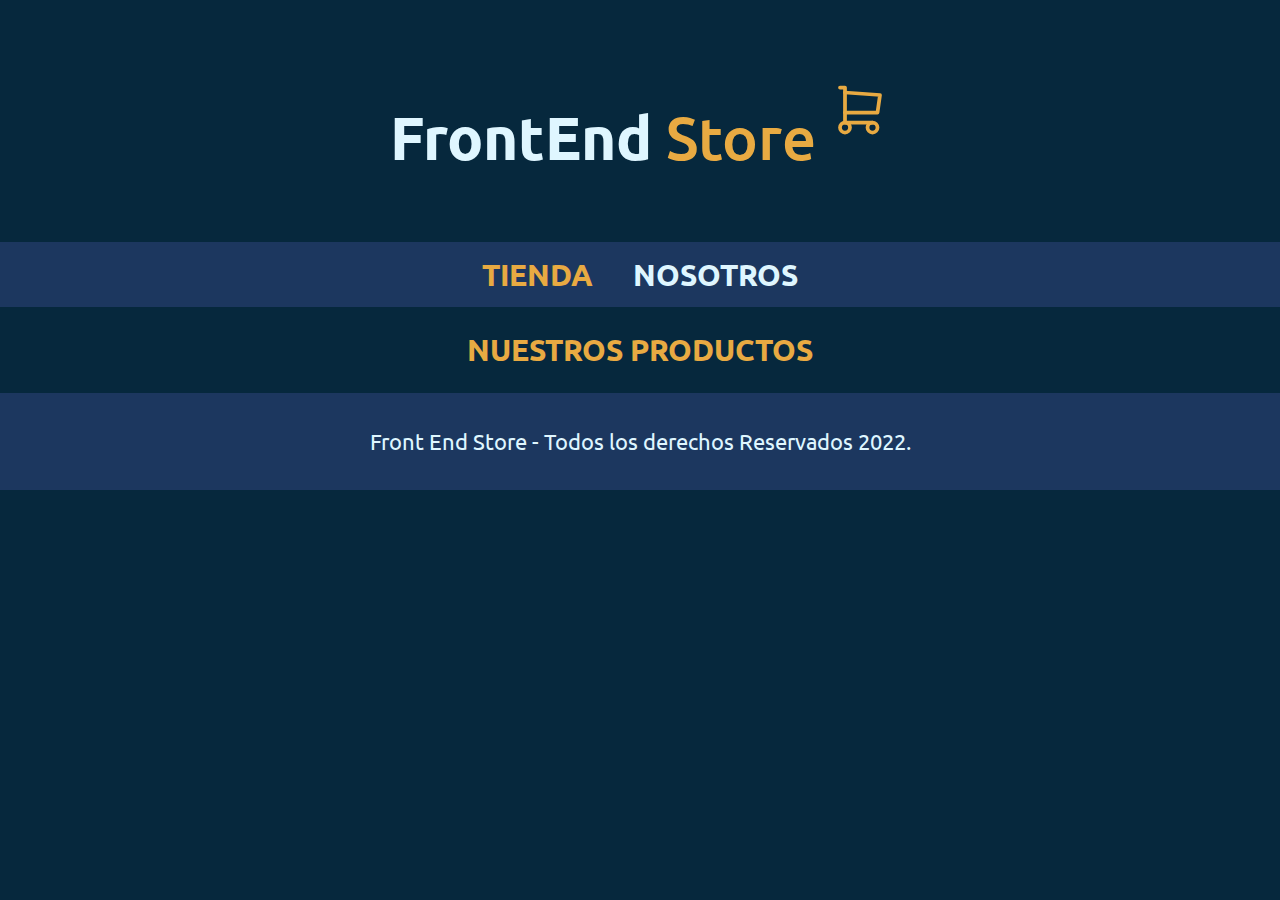
==== index.html @ 334f1333 "Estructura base y estilos." ====
<!DOCTYPE html>
<html lang="es">
<head>
    <meta charset="UTF-8">
    <meta http-equiv="X-UA-Compatible" content="IE=edge">
    <meta name="viewport" content="width=device-width, initial-scale=1.0">
    <!-- Fichero de estandarización para navegadores -->
    <link rel="stylesheet" href="css/normalize.css">
    <!-- Fuentes del proyecto -->
    <link rel="preconnect" href="https://fonts.googleapis.com">
    <link rel="preconnect" href="https://fonts.gstatic.com" crossorigin>
    <link href="https://fonts.googleapis.com/css2?family=Ubuntu:wght@300;400;700&display=swap" rel="stylesheet">
    <!-- Hoja de estilos propia-->
    <link rel="stylesheet" href="css/styles.css">
    <title>FrontEnd Store</title>
</head>
<body>

    <!-- CABECERA -->
    <header class="header">
        <a href="index.html">
            <h1 class="header__h1">FrontEnd
                <span class="span__h1">Store
                    <svg xmlns="http://www.w3.org/2000/svg" class="icon icon-tabler icon-tabler-shopping-cart" width="100" height="100" viewBox="0 0 24 24" stroke-width="1.5" stroke="#E8AA42" fill="none" stroke-linecap="round" stroke-linejoin="round">
                        <path stroke="none" d="M0 0h24v24H0z" fill="none"/>
                        <circle cx="6" cy="19" r="2" />
                        <circle cx="17" cy="19" r="2" />
                        <path d="M17 17h-11v-14h-2" />
                        <path d="M6 5l14 1l-1 7h-13" />
                      </svg>
                </span>
            </h1>   
        </a>
    </header>
    <!-- FIN DEL HEADER-->

    <!-- BARRA DE NAVEGACIÓN -->
    <nav class="navegacion">
        <a class="navegacion__enlace navegacion__enlace--activo" href="index.html">Tienda</a>
        <a class="navegacion__enlace" href="nosotros.html">Nosotros</a>
    </nav>
    <!-- FIN DE LA BARRA DE NAVEGACIÓN -->

    <!-- CLASE PRINCIPAL -->
    <main class="contenedor">
        <h1 class="contenedor__h1">Nuestros productos</h1>

    </main>
    <!-- FIN CLASE PRINCIPAL -->

    <!-- PIÉ DE PÁGINA -->
    <footer class="footer">
        <p class="footer__p">Front End Store - Todos los derechos Reservados 2022.</p>
    </footer>
    <!-- FIN PIÉ DE PÁGINA -->

</body>
</html>
---- css/styles.css ----
:root {
    /** Variables de estilos generales */
    --fuente: 'Ubuntu', sans-serif;
    --blanco: #FFFFFF;
    --fondo: #06283D;
    --fondo-menus: #1c375f;
    --fondo-fuente: #DFF6FF;
    --fondo-span: #E8AA42;
}

/** GLOBALES DOCUMENTO HTML */

/** Estilos generales en el documento html */
html {
    /** Tamaño de la fuente en el documento */
    /** Esto iguala 1rem = 10px; */
    font-size: 62.5%;
    /** Definimos modelo de cajas */
    box-sizing: border-box;
    /** Color de la fuente para todo el documento */
    color: var(--fondo-fuente);
}

/** Selecciona todos los elementos del HTML */
*,*:before, *:after{ box-sizing: inherit; }

/** Estilos generales en el body */
body {
    /** Estilos de fondo */
    background: var(--fondo); 
    background-repeat: no-repeat;
    background-size: cover;
    /** Fuentes */
    font-family: var(--fuente);
    font-size: 1.6rem;
    line-height: 1.5; /** Interlineado */
}

/** Estilos para todos los párrafos */
p { font-size: 1.8rem; }

/** Estilos para todos los enlaces */
a { text-decoration: none; }

/** Estilo para todos los encabezados */
h1, h2, h3 { text-align: center; }

/** Esilos para los h1 */
h1 {
    font-size: 6rem;
    color: var(--fondo-fuente);
}

/** Estilos para los h2 */
h2 { font-size: 3.2rem; }

/** Estilos para los h3 */
h3 { font-size: 2.4rem; }

/** Estilos para la cabecera */
header {
    display: flex; /** Activamos flex */
    justify-content: center; /** Centramos el componente */
    margin: 2rem 0;
}

/** Estilos para los Span */
header span {
    font-size: 6rem;
    font-weight: 500;
    color: var(--fondo-span);
}

/** Tamaño carrito del header */
header span svg { width: 6rem; }

/** Estilos barra de navegación */
.navegacion {
    background-color: var(--fondo-menus);
    padding: 1rem 0;
    text-transform: uppercase;
    display: flex;
    justify-content: center;
    gap: 4rem;
}

/** Estilos enlaces de navegación */
.navegacion__enlace {
    font-family: var(--fuente);
    font-weight: bold;
    color: var(--fondo-fuente);
    font-size: 3rem;
}

/** Propiedas hover enlaces navegación */
.navegacion__enlace--activo,
.navegacion__enlace:hover {
    color: var(--fondo-span);
}

/** Estilos pié de página */
.footer {
   background-color: var(--fondo-menus);
   padding: 1rem 0; /** 1 rem arriba y abajo 0 en los lados */
   margin-top: 2rem;
}

/** Estilos párrafo pié página */
.footer__p {
    font-family: var(--fuente);
    text-align: center;
    font-size: 2.2rem;
}

/** Estilos sección principal */
.contenedor {
    max-width: 120rem;
    /** Centrar el contenedor */
    margin: 0 auto;
}

/** Estilos del título del main */
.contenedor__h1 {
    font-size: 3rem;
    text-transform: uppercase;
    color: var(--fondo-span);
}
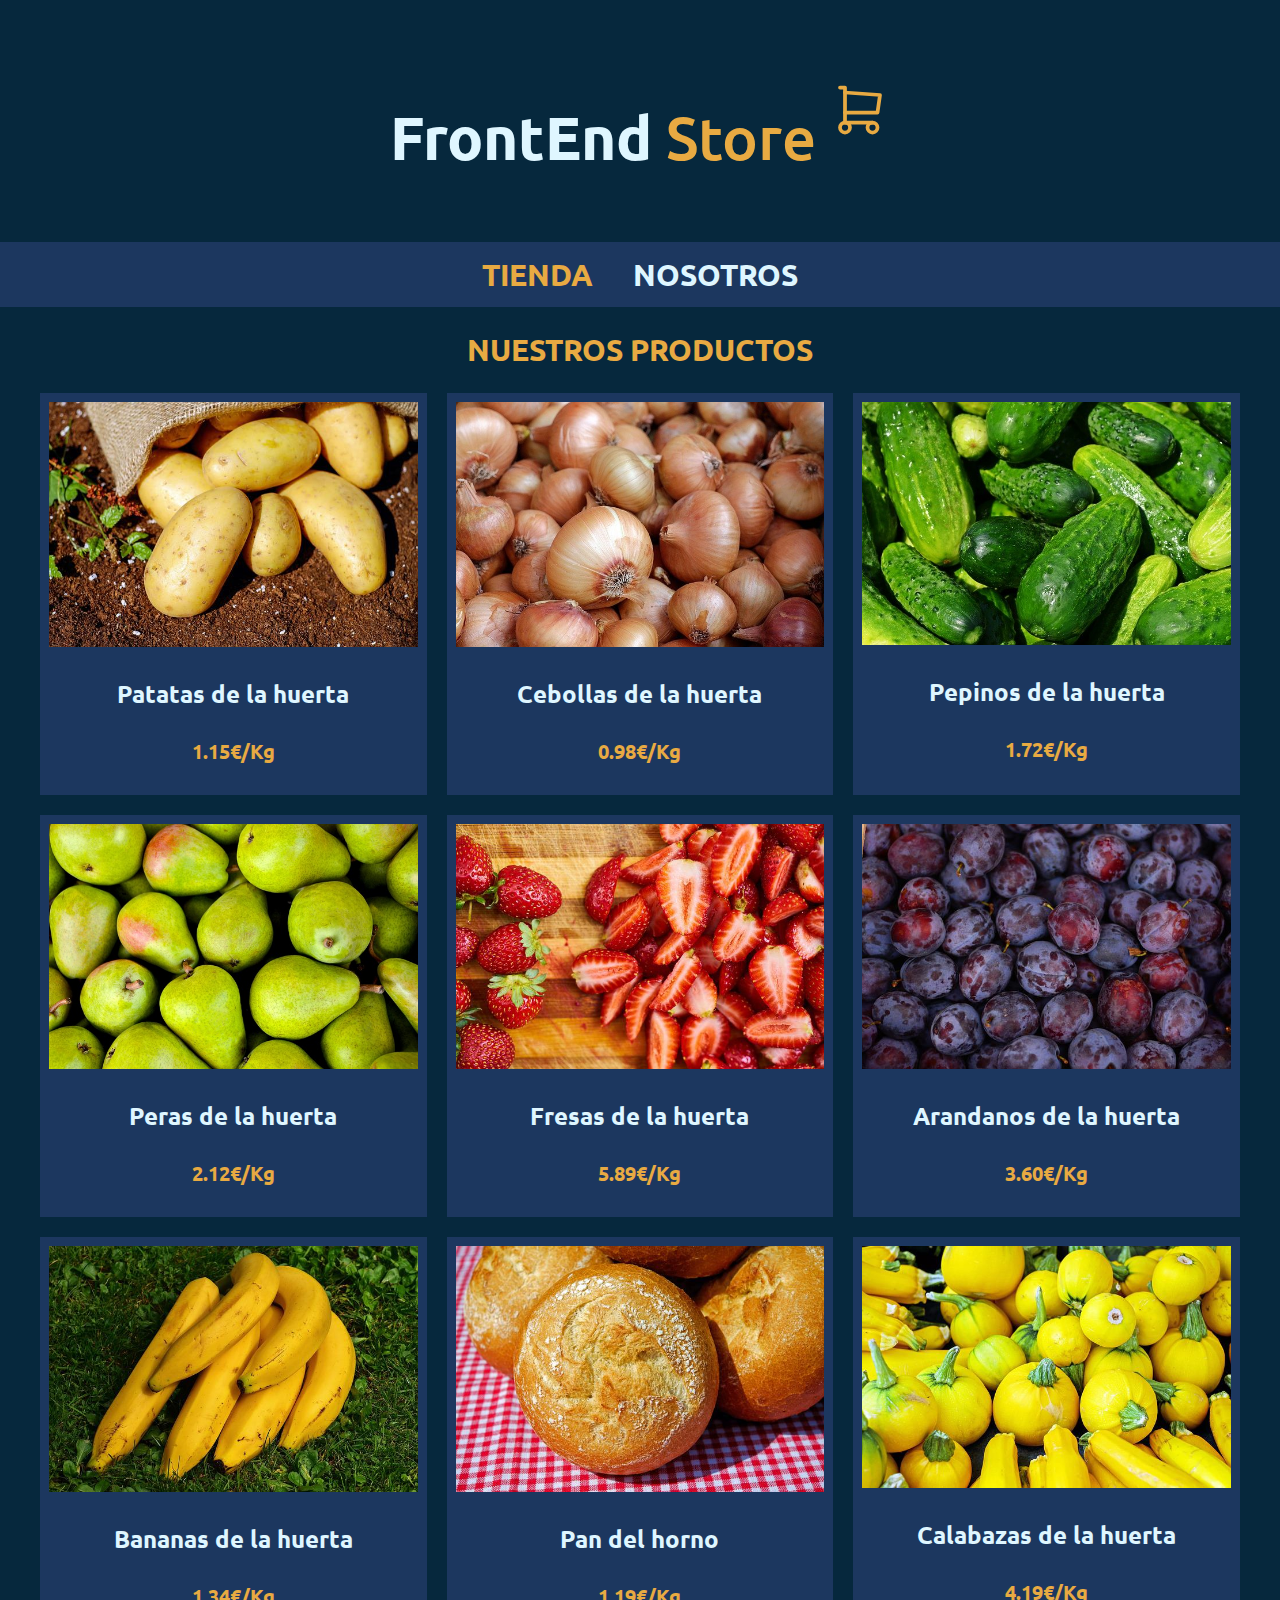
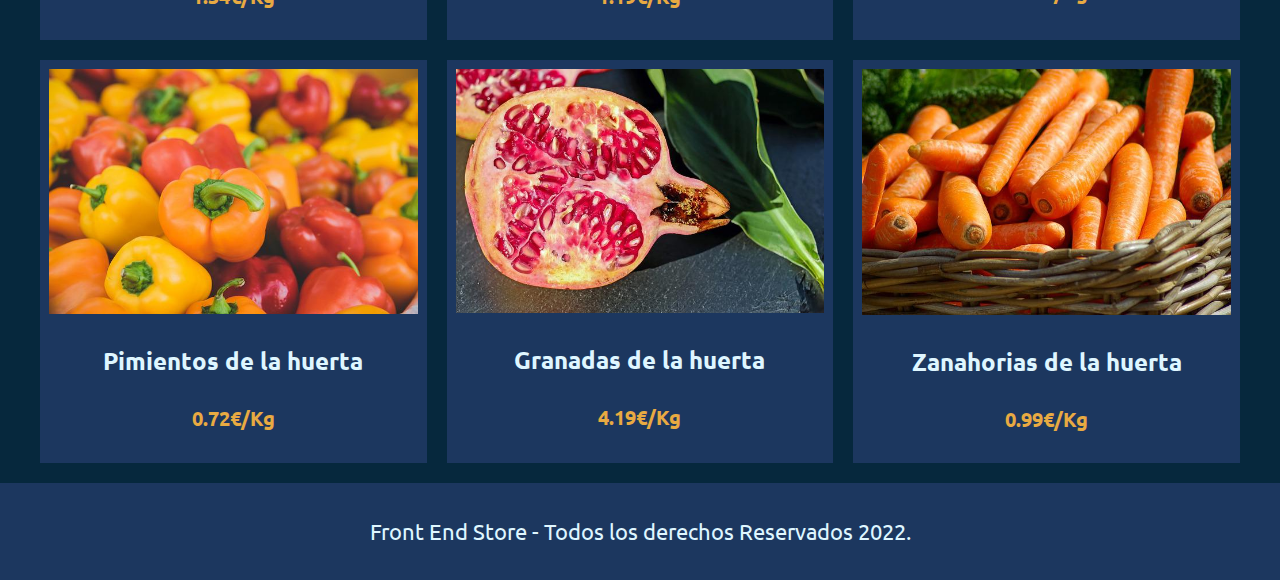
==== commit e1464527: "Mosaico grid" ====
--- a/index.html
+++ b/index.html
@@ -44,6 +44,130 @@
     <!-- CLASE PRINCIPAL -->
     <main class="contenedor">
         <h1 class="contenedor__h1">Nuestros productos</h1>
+        
+        <!-- LISTADO DE PRODUCTOS -->
+        <div class="grid">
+            <!-- PRODUCTO 1 -->
+            <div class="producto">
+                <a href="producto.html">
+                    <img class="producto__imagen" src="img/patatas.jpg" alt="patatas">
+                    <div class="producto__informacion">
+                        <p class="producto__nombre">Patatas de la huerta</p>
+                        <p class="producto__precio">1.15€/Kg</p>
+                    </div>
+                </a>
+            </div>
+            <!-- PRODUCTO 2 -->
+            <div class="producto">
+                <a href="producto.html">
+                    <img class="producto__imagen" src="img/cebolla.jpg" alt="cebollas">
+                    <div class="producto__informacion">
+                        <p class="producto__nombre">Cebollas de la huerta</p>
+                        <p class="producto__precio">0.98€/Kg</p>
+                    </div>
+                </a>
+            </div>
+            <!-- PRODUCTO 3 -->
+            <div class="producto">
+                <a href="producto.html">
+                    <img class="producto__imagen" src="img/pepino.jpg" alt="pepinos">
+                    <div class="producto__informacion">
+                        <p class="producto__nombre">Pepinos de la huerta</p>
+                        <p class="producto__precio">1.72€/Kg</p>
+                    </div>
+                </a>
+            </div>
+            <!-- PRODUCTO 4 -->
+            <div class="producto">
+                <a href="producto.html">
+                    <img class="producto__imagen" src="img/peras.jpg" alt="peras">
+                    <div class="producto__informacion">
+                        <p class="producto__nombre">Peras de la huerta</p>
+                        <p class="producto__precio">2.12€/Kg</p>
+                    </div>
+                </a>
+            </div>
+            <!-- PRODUCTO 5 -->
+            <div class="producto">
+                <a href="producto.html">
+                    <img class="producto__imagen" src="img/fresas.jpg" alt="fresas">
+                    <div class="producto__informacion">
+                        <p class="producto__nombre">Fresas de la huerta</p>
+                        <p class="producto__precio">5.89€/Kg</p>
+                    </div>
+                </a>
+            </div>
+            <!-- PRODUCTO 6 -->
+            <div class="producto">
+                <a href="producto.html">
+                    <img class="producto__imagen" src="img/arandanos.jpg" alt="arandanos">
+                    <div class="producto__informacion">
+                        <p class="producto__nombre">Arandanos de la huerta</p>
+                        <p class="producto__precio">3.60€/Kg</p>
+                    </div>
+                </a>
+            </div>
+            <!-- PRODUCTO 7 -->
+            <div class="producto">
+                <a href="producto.html">
+                    <img class="producto__imagen" src="img/banana.jpg" alt="bananas">
+                    <div class="producto__informacion">
+                        <p class="producto__nombre">Bananas de la huerta</p>
+                        <p class="producto__precio">1.34€/Kg</p>
+                    </div>
+                </a>
+            </div>
+            <!-- PRODUCTO 8 -->
+            <div class="producto">
+                <a href="producto.html">
+                    <img class="producto__imagen" src="img/pan.jpg" alt="pan">
+                    <div class="producto__informacion">
+                        <p class="producto__nombre">Pan del horno</p>
+                        <p class="producto__precio">1.19€/Kg</p>
+                    </div>
+                </a>
+            </div>
+            <!-- PRODUCTO 9 -->
+            <div class="producto">
+                <a href="producto.html">
+                    <img class="producto__imagen" src="img/calabaza.jpg" alt="calabaza">
+                    <div class="producto__informacion">
+                        <p class="producto__nombre">Calabazas de la huerta</p>
+                        <p class="producto__precio">4.19€/Kg</p>
+                    </div>
+                </a>
+            </div>
+            <!-- PRODUCTO 10 -->
+            <div class="producto">
+                <a href="producto.html">
+                    <img class="producto__imagen" src="img/pimiento.jpg" alt="pimientos">
+                    <div class="producto__informacion">
+                        <p class="producto__nombre">Pimientos de la huerta</p>
+                        <p class="producto__precio">0.72€/Kg</p>
+                    </div>
+                </a>
+            </div>
+            <!-- PRODUCTO 11 -->
+            <div class="producto">
+                <a href="producto.html">
+                    <img class="producto__imagen" src="img/granada.jpg" alt="granadas">
+                    <div class="producto__informacion">
+                        <p class="producto__nombre">Granadas de la huerta</p>
+                        <p class="producto__precio">4.19€/Kg</p>
+                    </div>
+                </a>
+            </div>
+            <!-- PRODUCTO 12 -->
+            <div class="producto">
+                <a href="producto.html">
+                    <img class="producto__imagen" src="img/zanahoria.jpg" alt="zanahoria">
+                    <div class="producto__informacion">
+                        <p class="producto__nombre">Zanahorias de la huerta</p>
+                        <p class="producto__precio">0.99€/Kg</p>
+                    </div>
+                </a>
+            </div>
+        </div>
 
     </main>
     <!-- FIN CLASE PRINCIPAL -->
--- a/css/styles.css
+++ b/css/styles.css
@@ -124,4 +124,48 @@
     font-size: 3rem;
     text-transform: uppercase;
     color: var(--fondo-span);
+}
+
+.grid {
+    display: grid;
+    grid-template-columns: repeat(2, 1fr);
+    column-gap: 2rem;
+    row-gap: 2rem;
+}
+
+@media (min-width: 768px) {
+    .grid {
+        grid-template-columns: repeat(3, 1fr);
+    }
+}
+
+.producto {
+    background-color: var(--fondo-menus);
+    padding: 0.9rem;
+}
+
+.producto__imagen {
+    width: 100%;
+}
+
+.producto__informacion {
+    
+}
+
+.producto__precio,
+.producto__nombre {
+    font-size: 2rem;
+    font-family: var(--fuente);
+    text-align: center;
+}
+
+.producto__nombre {
+    color: var(--fondo-fuente);
+    font-size: 2.4rem;
+    font-weight: bold;
+}
+
+.producto__precio {
+    color: var(--fondo-span);
+    font-weight: bold;
 }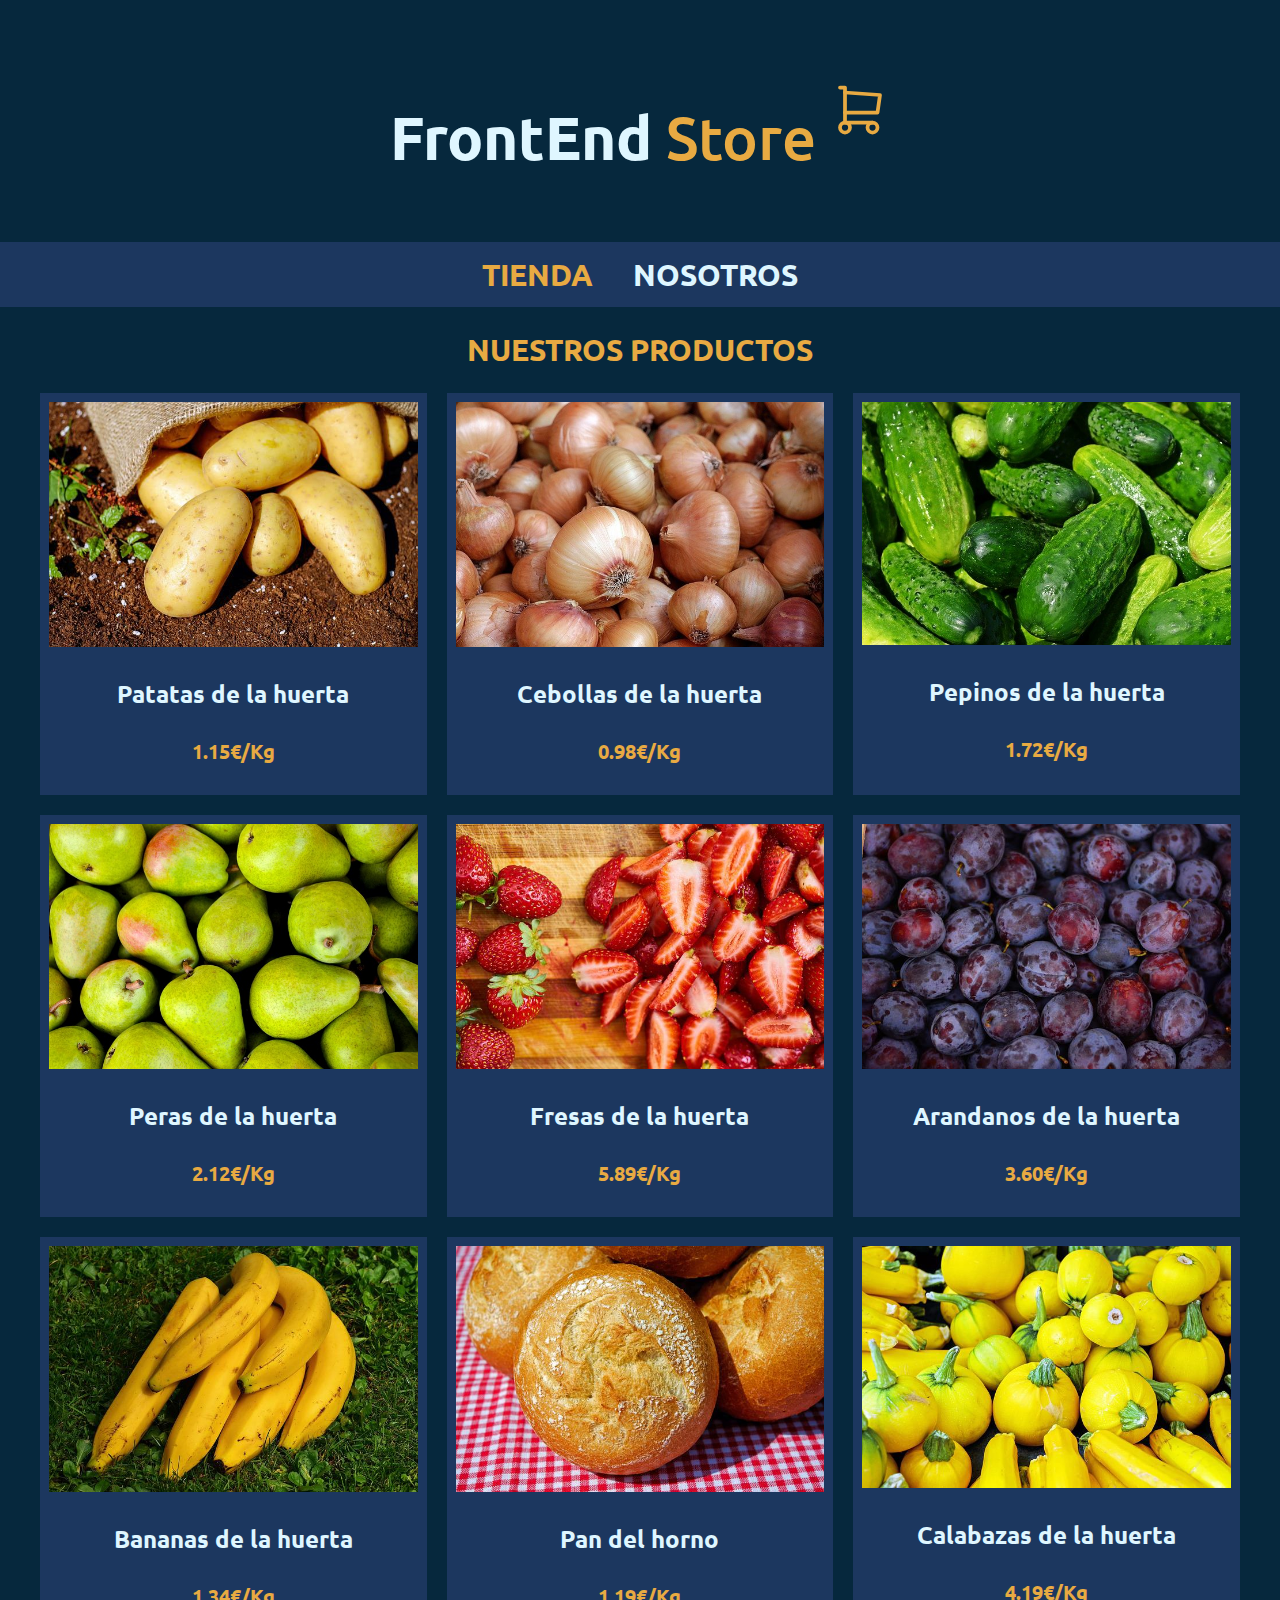
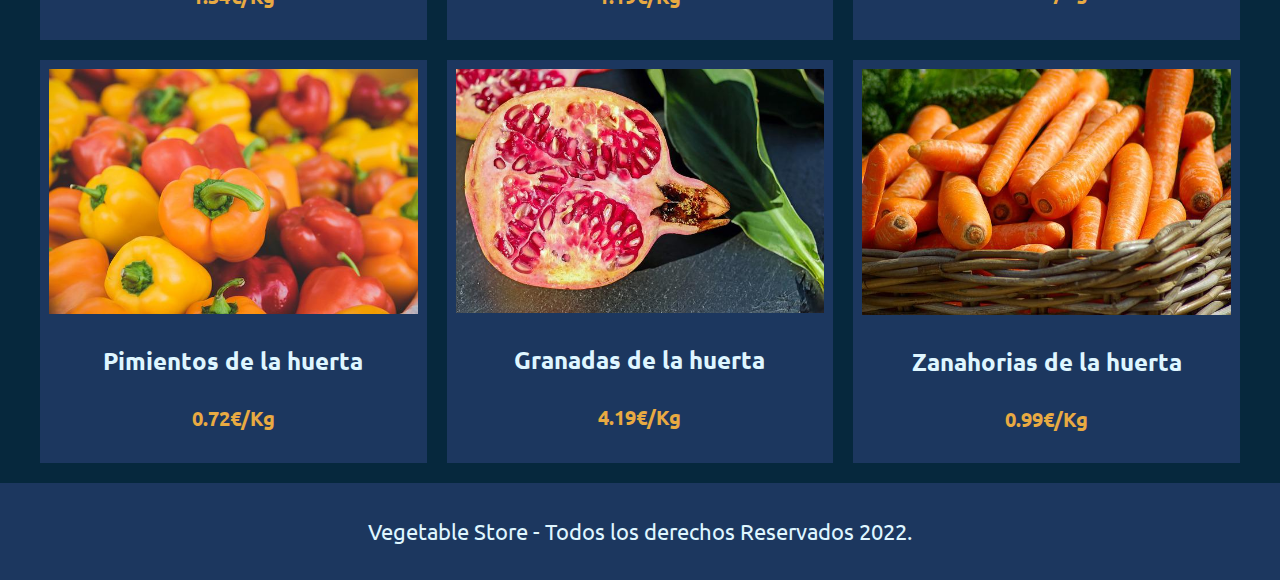
==== commit 4c49c714: "Cambio nombre" ====
--- a/index.html
+++ b/index.html
@@ -12,7 +12,7 @@
     <link href="https://fonts.googleapis.com/css2?family=Ubuntu:wght@300;400;700&display=swap" rel="stylesheet">
     <!-- Hoja de estilos propia-->
     <link rel="stylesheet" href="css/styles.css">
-    <title>FrontEnd Store</title>
+    <title>Vegetable Store</title>
 </head>
 <body>
 
@@ -174,7 +174,7 @@
 
     <!-- PIÉ DE PÁGINA -->
     <footer class="footer">
-        <p class="footer__p">Front End Store - Todos los derechos Reservados 2022.</p>
+        <p class="footer__p">Vegetable Store - Todos los derechos Reservados 2022.</p>
     </footer>
     <!-- FIN PIÉ DE PÁGINA -->
 
--- a/css/styles.css
+++ b/css/styles.css
@@ -128,7 +128,7 @@
 
 .grid {
     display: grid;
-    grid-template-columns: repeat(2, 1fr);
+    grid-template-columns: 1fr;
     column-gap: 2rem;
     row-gap: 2rem;
 }
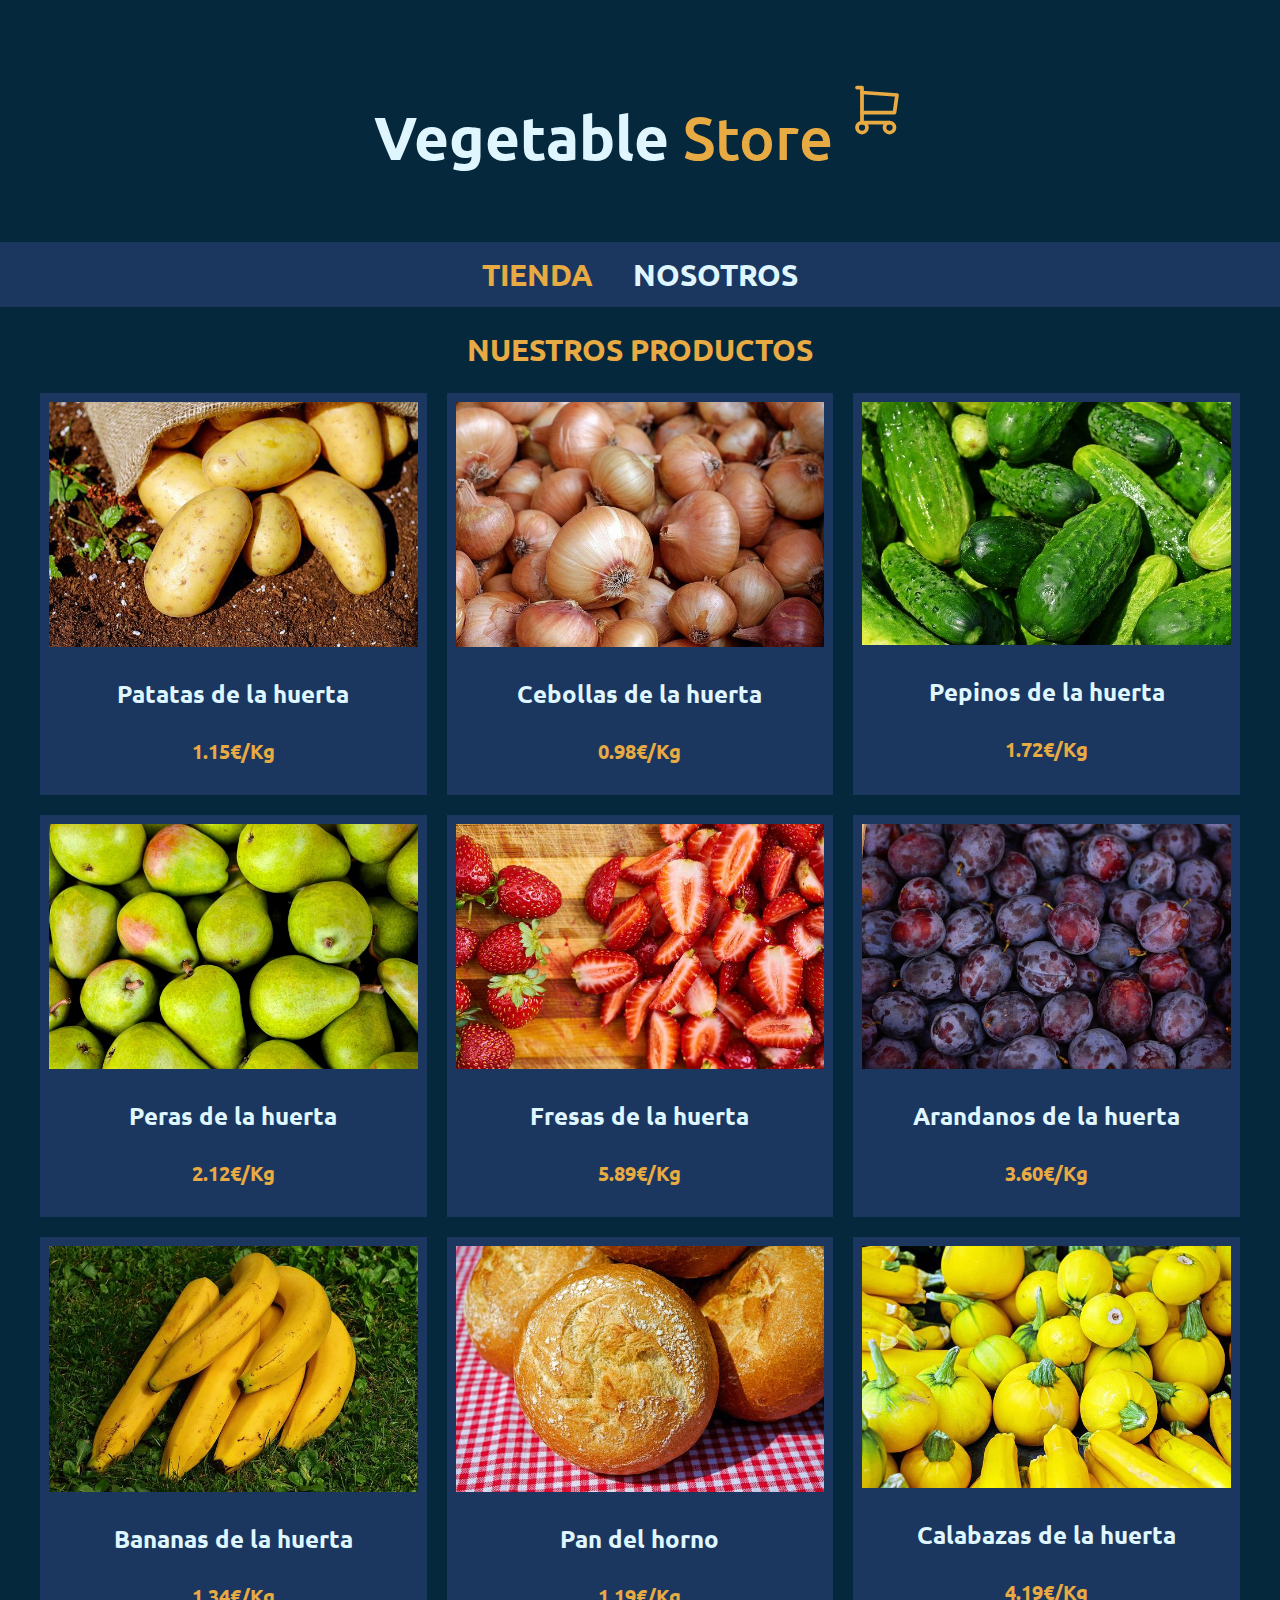
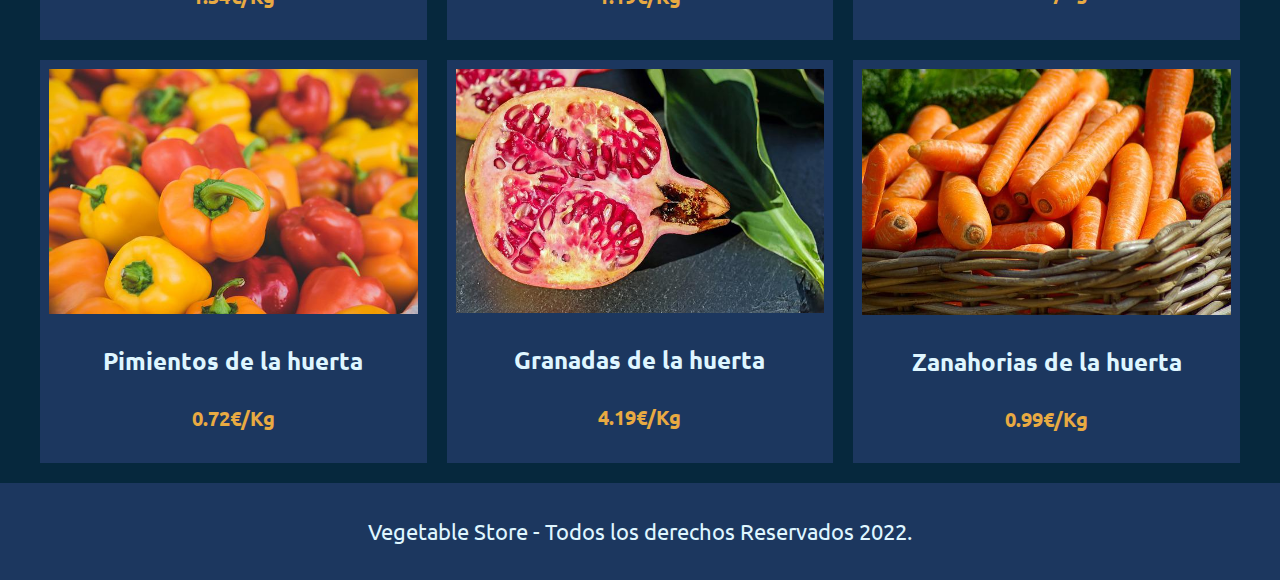
==== commit 990874eb: "Cambio nombre app" ====
--- a/index.html
+++ b/index.html
@@ -19,7 +19,7 @@
     <!-- CABECERA -->
     <header class="header">
         <a href="index.html">
-            <h1 class="header__h1">FrontEnd
+            <h1 class="header__h1">Vegetable
                 <span class="span__h1">Store
                     <svg xmlns="http://www.w3.org/2000/svg" class="icon icon-tabler icon-tabler-shopping-cart" width="100" height="100" viewBox="0 0 24 24" stroke-width="1.5" stroke="#E8AA42" fill="none" stroke-linecap="round" stroke-linejoin="round">
                         <path stroke="none" d="M0 0h24v24H0z" fill="none"/>
